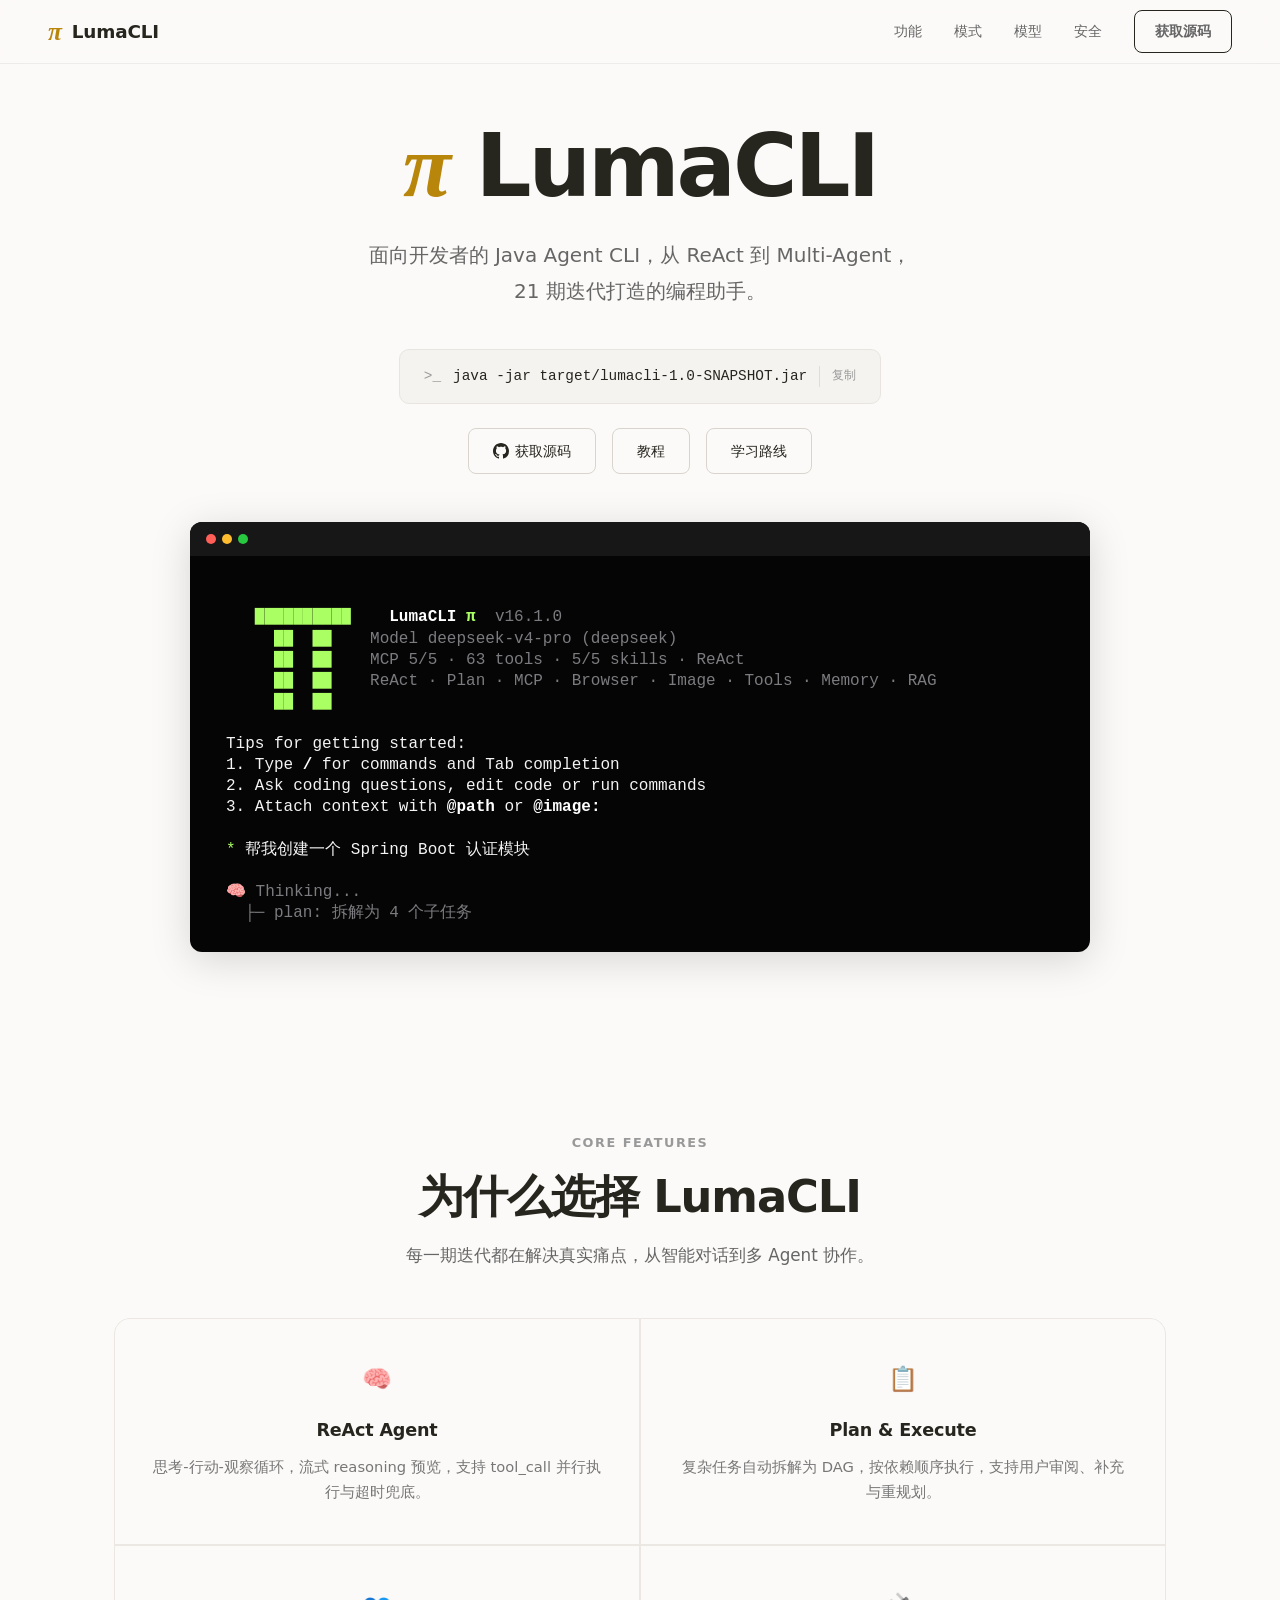
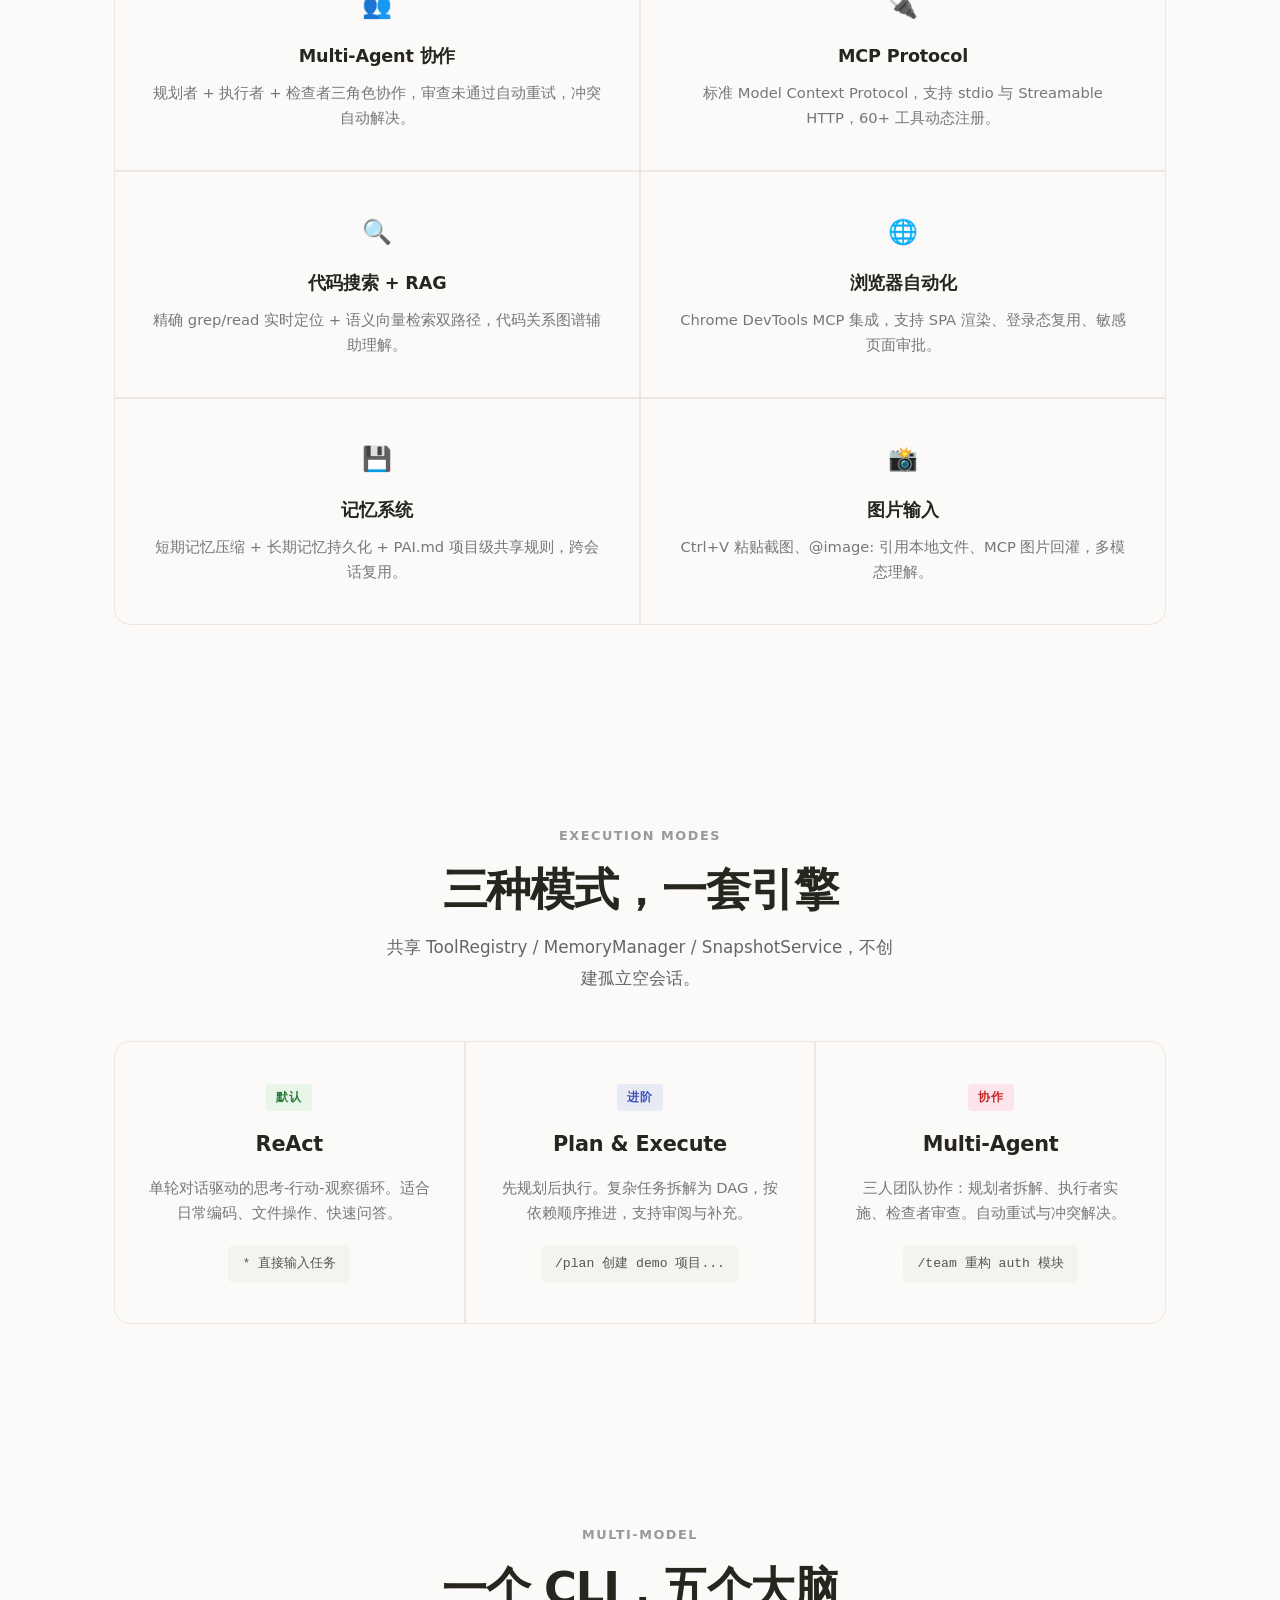
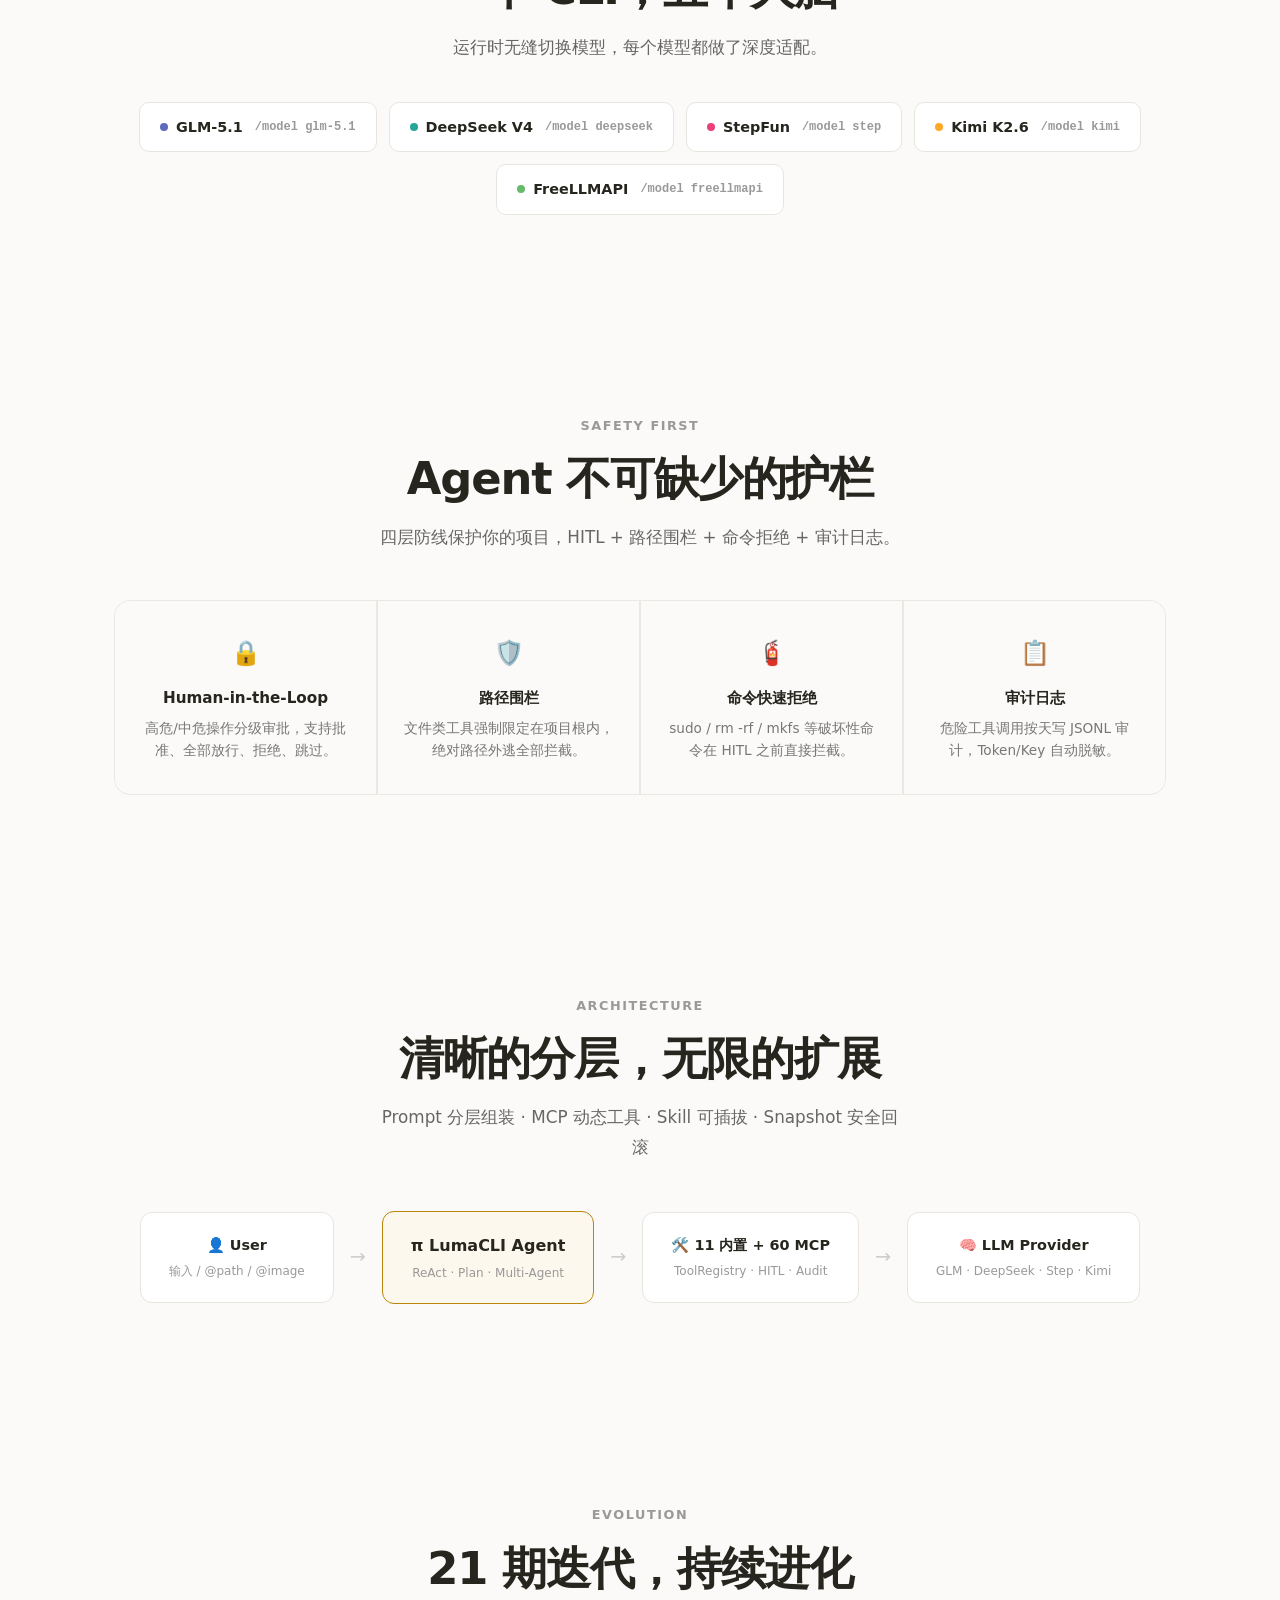
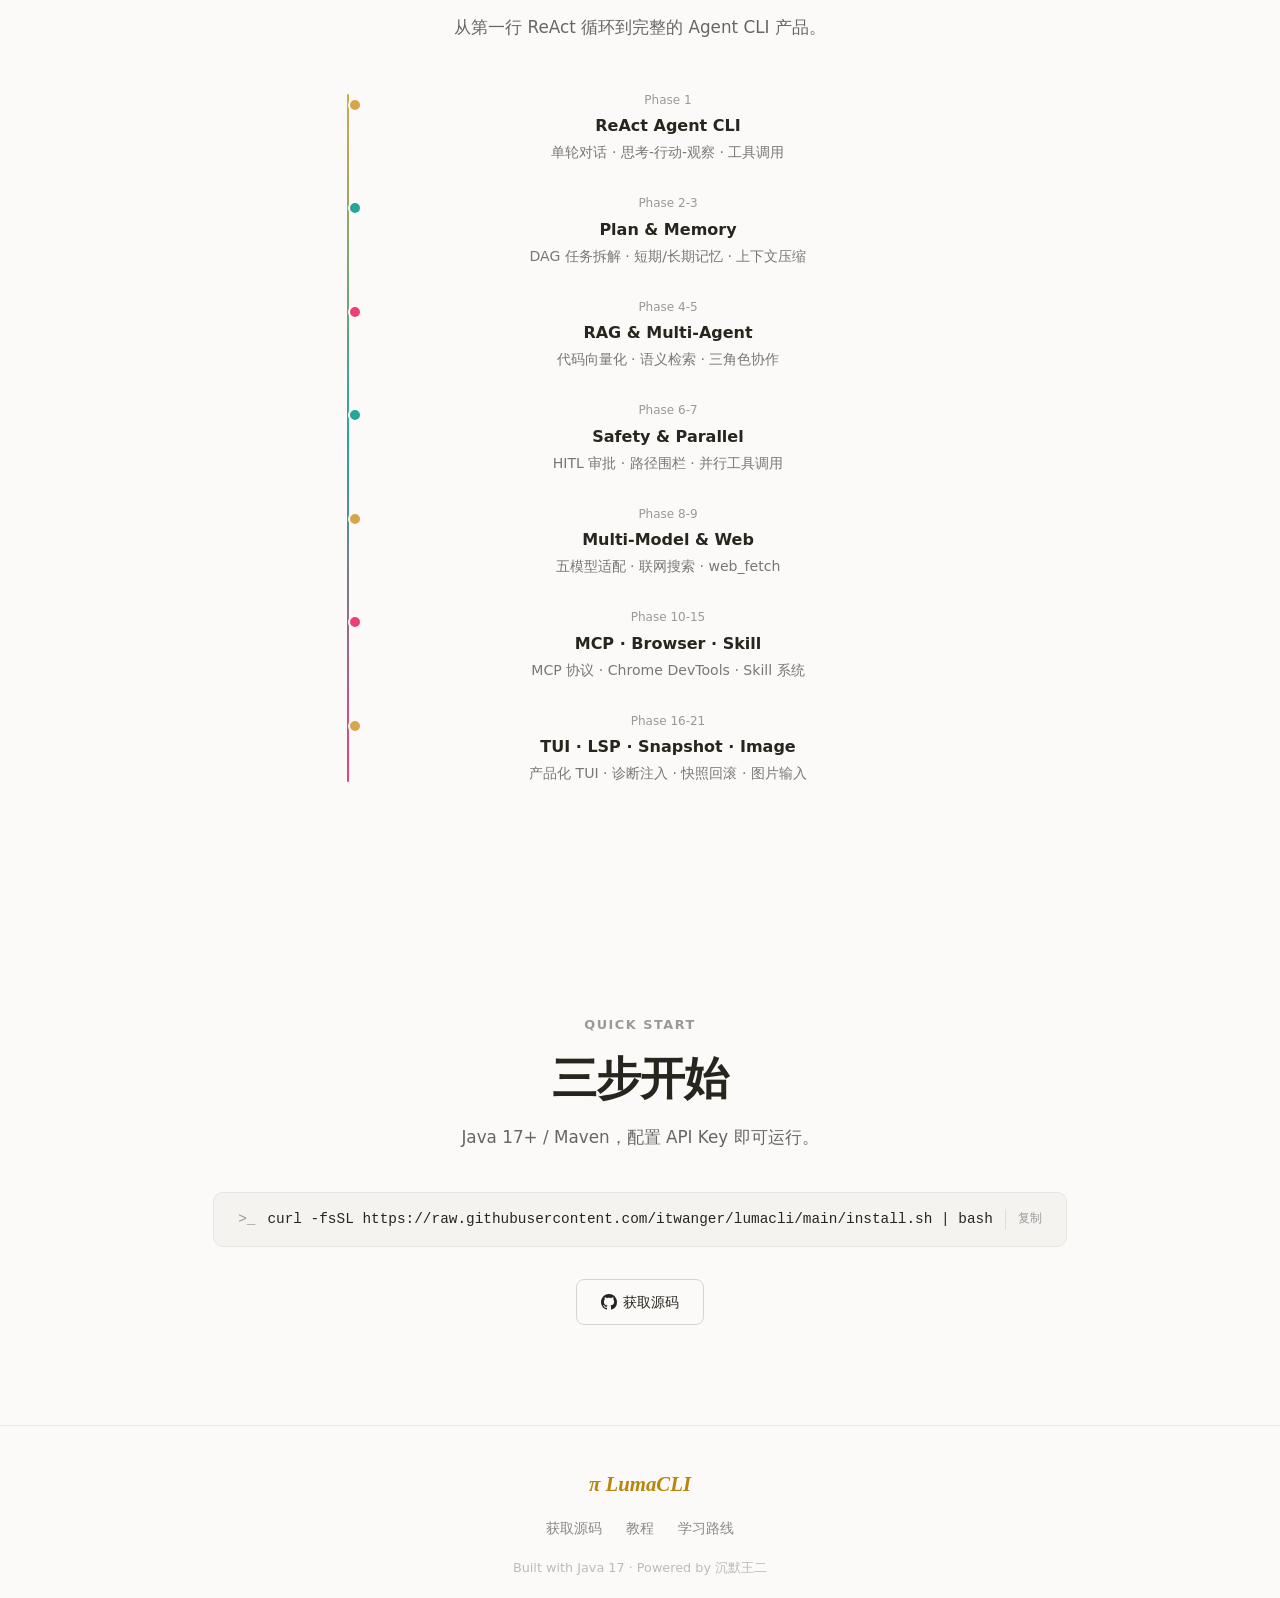
==== landing/index.html @ 81ee0392 "Initial commit" ====
<!DOCTYPE html>
<html lang="zh-CN">
<head>
<meta charset="UTF-8">
<meta name="viewport" content="width=device-width, initial-scale=1.0">
<title>LumaCLI — Java Agent CLI</title>
<link rel="icon" href="data:image/svg+xml,<svg xmlns='http://www.w3.org/2000/svg' viewBox='0 0 100 100'><text y='.9em' font-size='90'>π</text></svg>">
<style>
* { margin: 0; padding: 0; box-sizing: border-box; }

html { scroll-behavior: smooth; }

body {
  font-family: "PingFang SC", -apple-system, "system-ui", "Segoe UI", Roboto, "Helvetica Neue", Arial, "Microsoft YaHei", sans-serif;
  background: #fcfaf8;
  color: #26251e;
  line-height: 1.7;
  -webkit-font-smoothing: antialiased;
}

a { color: inherit; text-decoration: none; }

/* ═══════════════════════════════════════════
   NAV
   ═══════════════════════════════════════════ */
.nav {
  position: fixed;
  top: 0;
  left: 0;
  right: 0;
  z-index: 100;
  display: flex;
  align-items: center;
  justify-content: space-between;
  padding: 0 48px;
  height: 64px;
  background: rgba(252,250,248,0.85);
  backdrop-filter: blur(12px);
  -webkit-backdrop-filter: blur(12px);
  border-bottom: 1px solid rgba(0,0,0,0.06);
  transition: box-shadow 0.3s;
}

.nav.scrolled { box-shadow: 0 1px 12px rgba(0,0,0,0.06); }

.nav-brand {
  display: flex;
  align-items: center;
  gap: 10px;
  font-size: 1.15rem;
  font-weight: 700;
  letter-spacing: -0.01em;
}

.nav-pi {
  font-family: "Georgia", "Times New Roman", serif;
  font-size: 1.6rem;
  font-style: italic;
  color: #b8860b;
  line-height: 1;
}

.nav-links {
  display: flex;
  align-items: center;
  gap: 32px;
}

.nav-links a {
  font-size: 0.9rem;
  color: #666;
  transition: color 0.2s;
}

.nav-links a:hover { color: #26251e; }

.nav-cta {
  padding: 8px 20px;
  border-radius: 8px;
  font-size: 0.85rem;
  font-weight: 600;
  border: 1px solid #26251e;
  color: #26251e;
  transition: all 0.2s;
}

.nav-cta:hover {
  background: #26251e;
  color: #fcfaf8;
}

/* ═══════════════════════════════════════════
   HERO
   ═══════════════════════════════════════════ */
.hero {
  min-height: 100vh;
  display: flex;
  flex-direction: column;
  align-items: center;
  justify-content: center;
  padding: 120px 24px 80px;
  text-align: center;
  position: relative;
}

.hero-title {
  font-size: clamp(3rem, 7vw, 5.5rem);
  font-weight: 800;
  letter-spacing: -0.035em;
  line-height: 1.05;
  margin-bottom: 24px;
}

.hero-title .pi {
  font-family: "Georgia", "Times New Roman", serif;
  font-style: italic;
  color: #b8860b;
}

.hero-subtitle {
  font-size: clamp(1rem, 2vw, 1.25rem);
  color: #666;
  max-width: 560px;
  margin: 0 auto 40px;
  font-weight: 400;
  line-height: 1.8;
}

/* Install command */
.install-cmd {
  display: inline-flex;
  align-items: center;
  gap: 12px;
  padding: 14px 24px;
  background: #f5f3f0;
  border: 1px solid #e8e5e0;
  border-radius: 10px;
  font-family: "SF Mono", "Fira Code", "Fira Mono", Menlo, Consolas, monospace;
  font-size: 0.9rem;
  color: #26251e;
  cursor: pointer;
  transition: all 0.2s;
  user-select: all;
}

.install-cmd:hover {
  border-color: #ccc;
  background: #efece8;
}

.install-prefix {
  color: #999;
  user-select: none;
}

.install-copy {
  font-size: 0.78rem;
  color: #999;
  border-left: 1px solid #ddd;
  padding-left: 12px;
  user-select: none;
  transition: color 0.2s;
}

.install-copy.copied { color: #2d8a4e; }

/* Links */
.hero-links {
  display: flex;
  gap: 16px;
  margin-top: 24px;
  flex-wrap: wrap;
  justify-content: center;
}

.hero-link {
  padding: 10px 24px;
  border-radius: 8px;
  font-size: 0.9rem;
  font-weight: 500;
  border: 1px solid #d9d5ce;
  color: #26251e;
  transition: all 0.2s;
  display: inline-flex;
  align-items: center;
  gap: 6px;
}

.hero-link:hover {
  border-color: #26251e;
  background: #26251e;
  color: #fcfaf8;
}

.hero-link svg { width: 16px; height: 16px; }

/* ═══════════════════════════════════════════
   SECTION COMMON
   ═══════════════════════════════════════════ */
.section {
  padding: 100px 24px;
  max-width: 1100px;
  margin: 0 auto;
}

.section-center { text-align: center; }

.section-label {
  font-size: 0.8rem;
  font-weight: 600;
  text-transform: uppercase;
  letter-spacing: 0.12em;
  color: #999;
  margin-bottom: 16px;
}

.section-title {
  font-size: clamp(1.8rem, 4vw, 2.8rem);
  font-weight: 800;
  letter-spacing: -0.025em;
  line-height: 1.2;
  margin-bottom: 16px;
}

.section-desc {
  font-size: 1.05rem;
  color: #666;
  max-width: 520px;
  line-height: 1.8;
}

.section-center .section-desc { margin: 0 auto; }

/* ═══════════════════════════════════════════
   FEATURES
   ═══════════════════════════════════════════ */
.features {
  display: grid;
  grid-template-columns: repeat(2, 1fr);
  gap: 2px;
  background: #ebe8e3;
  border: 1px solid #ebe8e3;
  border-radius: 16px;
  overflow: hidden;
  margin-top: 48px;
}

.feature {
  padding: 40px 36px;
  background: #fcfaf8;
  transition: background 0.2s;
}

.feature:hover { background: #f8f6f2; }

.feature-icon {
  font-size: 1.5rem;
  margin-bottom: 16px;
}

.feature-name {
  font-size: 1.1rem;
  font-weight: 700;
  margin-bottom: 8px;
  letter-spacing: -0.01em;
}

.feature-desc {
  font-size: 0.92rem;
  color: #777;
  line-height: 1.7;
}

/* ═══════════════════════════════════════════
   MODES
   ═══════════════════════════════════════════ */
.modes {
  display: grid;
  grid-template-columns: repeat(3, 1fr);
  gap: 2px;
  background: #ebe8e3;
  border: 1px solid #ebe8e3;
  border-radius: 16px;
  overflow: hidden;
  margin-top: 48px;
}

.mode {
  padding: 40px 32px;
  background: #fcfaf8;
  transition: background 0.2s;
}

.mode:hover { background: #f8f6f2; }

.mode-badge {
  display: inline-block;
  font-size: 0.72rem;
  font-weight: 600;
  text-transform: uppercase;
  letter-spacing: 0.08em;
  padding: 4px 10px;
  border-radius: 4px;
  margin-bottom: 16px;
}

.mode-badge.default { background: #e8f5e9; color: #2d7a3a; }
.mode-badge.advanced { background: #e8eaf6; color: #3f51b5; }
.mode-badge.collab { background: #fce4ec; color: #c62828; }

.mode-name {
  font-size: 1.3rem;
  font-weight: 800;
  margin-bottom: 12px;
  letter-spacing: -0.01em;
}

.mode-desc {
  font-size: 0.92rem;
  color: #777;
  line-height: 1.7;
  margin-bottom: 20px;
}

.mode-cmd {
  font-family: "SF Mono", "Fira Code", Menlo, Consolas, monospace;
  font-size: 0.82rem;
  padding: 8px 14px;
  background: #f5f3f0;
  border-radius: 6px;
  color: #555;
  display: inline-block;
}

/* ═══════════════════════════════════════════
   MODELS
   ═══════════════════════════════════════════ */
.models {
  display: flex;
  gap: 12px;
  flex-wrap: wrap;
  justify-content: center;
  margin-top: 40px;
}

.model-chip {
  display: flex;
  align-items: center;
  gap: 8px;
  padding: 12px 20px;
  border-radius: 10px;
  border: 1px solid #e8e5e0;
  font-size: 0.9rem;
  font-weight: 600;
  transition: all 0.2s;
  background: #fff;
}

.model-chip:hover {
  border-color: #ccc;
  box-shadow: 0 2px 8px rgba(0,0,0,0.06);
}

.model-dot {
  width: 8px;
  height: 8px;
  border-radius: 50%;
}

.model-dot.glm { background: #5c6bc0; }
.model-dot.ds { background: #26a69a; }
.model-dot.step { background: #ec407a; }
.model-dot.kimi { background: #ffa726; }
.model-dot.free { background: #66bb6a; }

.model-cmd {
  font-family: "SF Mono", "Fira Code", Menlo, Consolas, monospace;
  font-size: 0.75rem;
  color: #999;
  margin-left: 4px;
}

/* ═══════════════════════════════════════════
   TERMINAL DEMO
   ═══════════════════════════════════════════ */
.terminal {
  max-width: 900px;
  width: 100%;
  margin: 48px auto 0;
  background: #050505;
  border-radius: 12px;
  overflow: hidden;
  box-shadow: 0 8px 40px rgba(0,0,0,0.15);
}

.terminal-bar {
  display: flex;
  align-items: center;
  gap: 6px;
  padding: 12px 16px;
  background: #171717;
}

.terminal-dot {
  width: 10px;
  height: 10px;
  border-radius: 50%;
}
.terminal-dot.r { background: #ff5f57; }
.terminal-dot.y { background: #febc2e; }
.terminal-dot.g { background: #28c840; }

.terminal-body {
  padding: 30px 36px 28px;
  font-family: "SF Mono", "Fira Code", Menlo, Consolas, monospace;
  font-size: clamp(0.76rem, 1.35vw, 1rem);
  line-height: 1.32;
  color: #f4f4f4;
  text-align: left;
  min-height: 360px;
  overflow-x: auto;
}

.terminal-body > div { white-space: pre; }

.t-logo { color: #aaff63; font-weight: 800; }
.t-pi { color: #aaff63; font-weight: 800; }
.t-strong { color: #fff; font-weight: 800; }
.t-dim { color: #7c7c80; }
.t-green { color: #aaff63; }
.t-blue { color: #64b5f6; }
.t-prompt { color: #aaff63; }
.t-cursor {
  display: inline-block;
  width: 7px;
  height: 1em;
  background: #81c784;
  animation: blink 1s step-end infinite;
  vertical-align: text-bottom;
}

@keyframes blink { 50% { opacity: 0; } }

/* ═══════════════════════════════════════════
   SAFETY
   ═══════════════════════════════════════════ */
.safety-grid {
  display: grid;
  grid-template-columns: repeat(4, 1fr);
  gap: 2px;
  background: #ebe8e3;
  border: 1px solid #ebe8e3;
  border-radius: 16px;
  overflow: hidden;
  margin-top: 48px;
}

.safety {
  padding: 32px 24px;
  background: #fcfaf8;
  transition: background 0.2s;
}

.safety:hover { background: #f8f6f2; }

.safety-icon { font-size: 1.5rem; margin-bottom: 12px; }

.safety-name {
  font-size: 0.95rem;
  font-weight: 700;
  margin-bottom: 6px;
}

.safety-desc {
  font-size: 0.85rem;
  color: #777;
  line-height: 1.6;
}

/* ═══════════════════════════════════════════
   ARCHITECTURE
   ═══════════════════════════════════════════ */
.arch {
  display: flex;
  align-items: center;
  justify-content: center;
  gap: 16px;
  margin-top: 48px;
  flex-wrap: wrap;
}

.arch-node {
  padding: 20px 28px;
  border-radius: 12px;
  text-align: center;
  font-weight: 600;
  font-size: 0.9rem;
  border: 1px solid #e8e5e0;
  background: #fff;
  min-width: 150px;
  transition: all 0.2s;
}

.arch-node:hover {
  box-shadow: 0 4px 16px rgba(0,0,0,0.06);
  transform: translateY(-2px);
}

.arch-node.primary {
  border-color: #b8860b;
  background: #fdf8ed;
  font-size: 1rem;
}

.arch-sub {
  font-size: 0.75rem;
  color: #999;
  font-weight: 400;
  margin-top: 4px;
}

.arch-arrow {
  font-size: 1.2rem;
  color: #ccc;
}

/* ═══════════════════════════════════════════
   TIMELINE
   ═══════════════════════════════════════════ */
.timeline {
  position: relative;
  padding-left: 32px;
  max-width: 600px;
  margin: 48px auto 0;
}

.timeline::before {
  content: '';
  position: absolute;
  left: 7px;
  top: 4px;
  bottom: 4px;
  width: 2px;
  background: linear-gradient(180deg, #d4a74a, #26a69a, #ec407a);
  border-radius: 1px;
}

.tl-item {
  position: relative;
  margin-bottom: 28px;
  padding-left: 24px;
}

.tl-item::before {
  content: '';
  position: absolute;
  left: -24px;
  top: 8px;
  width: 10px;
  height: 10px;
  border-radius: 50%;
  background: #d4a74a;
  border: 2px solid #fcfaf8;
}

.tl-item:nth-child(even)::before { background: #26a69a; }
.tl-item:nth-child(3n)::before { background: #ec407a; }

.tl-phase {
  font-size: 0.75rem;
  color: #999;
  font-weight: 500;
  margin-bottom: 2px;
}

.tl-title {
  font-weight: 700;
  font-size: 1rem;
  margin-bottom: 2px;
}

.tl-desc {
  font-size: 0.88rem;
  color: #777;
}

/* ═══════════════════════════════════════════
   FOOTER
   ═══════════════════════════════════════════ */
.footer {
  border-top: 1px solid #ebe8e3;
  padding: 40px 24px;
  text-align: center;
}

.footer-brand {
  font-family: "Georgia", "Times New Roman", serif;
  font-size: 1.3rem;
  font-style: italic;
  font-weight: 700;
  color: #b8860b;
  margin-bottom: 16px;
}

.footer-links {
  display: flex;
  gap: 24px;
  justify-content: center;
  margin-bottom: 16px;
}

.footer-links a {
  font-size: 0.88rem;
  color: #888;
  transition: color 0.2s;
}

.footer-links a:hover { color: #26251e; }

.footer-copy {
  font-size: 0.8rem;
  color: #bbb;
}

/* ═══════════════════════════════════════════
   SCROLL ANIMATIONS
   ═══════════════════════════════════════════ */
.reveal {
  opacity: 0;
  transform: translateY(20px);
  transition: opacity 0.6s ease, transform 0.6s ease;
}

.reveal.visible {
  opacity: 1;
  transform: translateY(0);
}

/* ═══════════════════════════════════════════
   RESPONSIVE
   ═══════════════════════════════════════════ */
@media (max-width: 900px) {
  .features { grid-template-columns: 1fr; }
  .modes { grid-template-columns: 1fr; }
  .safety-grid { grid-template-columns: repeat(2, 1fr); }
  .arch { flex-direction: column; }
  .arch-arrow { transform: rotate(90deg); }
  .nav { padding: 0 24px; }
  .nav-links { gap: 20px; }
  .section { padding: 64px 20px; }
}

@media (max-width: 600px) {
  .safety-grid { grid-template-columns: 1fr; }
  .hero-title { font-size: 2.5rem; }
  .install-cmd { font-size: 0.78rem; padding: 12px 16px; }
  .nav-links a:not(.nav-cta) { display: none; }
  .terminal-body { padding: 22px 18px; min-height: 330px; }
}
</style>
</head>
<body>

<!-- NAV -->
<nav class="nav" id="nav">
  <div class="nav-brand">
    <span class="nav-pi">π</span>
    LumaCLI
  </div>
  <div class="nav-links">
    <a href="#features">功能</a>
    <a href="#modes">模式</a>
    <a href="#models">模型</a>
    <a href="#safety">安全</a>
    <a href="https://paicoding.com/ai-agent-projects-guide" class="nav-cta">获取源码</a>
  </div>
</nav>

<!-- HERO -->
<section class="hero">
  <h1 class="hero-title">
    <span class="pi">π</span> LumaCLI
  </h1>
  <p class="hero-subtitle">
    面向开发者的 Java Agent CLI，从 ReAct 到 Multi-Agent，21 期迭代打造的编程助手。
  </p>

  <div class="install-cmd" id="installCmd" onclick="copyInstall()">
    <span class="install-prefix">>_</span>
    <span>java -jar target/lumacli-1.0-SNAPSHOT.jar</span>
    <span class="install-copy" id="copyText">复制</span>
  </div>

  <div class="hero-links">
    <a href="https://paicoding.com/ai-agent-projects-guide" class="hero-link">
      <svg viewBox="0 0 24 24" fill="currentColor"><path d="M12 0C5.37 0 0 5.37 0 12c0 5.31 3.435 9.795 8.205 11.385.6.105.825-.255.825-.57 0-.285-.015-1.23-.015-2.235-3.015.555-3.795-.735-4.035-1.41-.135-.345-.72-1.41-1.23-1.695-.42-.225-1.02-.78-.015-.795.945-.015 1.62.87 1.845 1.23 1.08 1.815 2.805 1.305 3.495.99.105-.78.42-1.305.765-1.605-2.67-.3-5.46-1.335-5.46-5.925 0-1.305.465-2.385 1.23-3.225-.12-.3-.54-1.53.12-3.18 0 0 1.005-.315 3.3 1.23.96-.27 1.98-.405 3-.405s2.04.135 3 .405c2.295-1.56 3.3-1.23 3.3-1.23.66 1.65.24 2.88.12 3.18.765.84 1.23 1.905 1.23 3.225 0 4.605-2.805 5.625-5.475 5.925.435.375.81 1.095.81 2.22 0 1.605-.015 2.895-.015 3.3 0 .315.225.69.825.57A12.02 12.02 0 0024 12c0-6.63-5.37-12-12-12z"/></svg>
      获取源码
    </a>
    <a href="https://paicoding.com/column/lumacli" class="hero-link">教程</a>
    <a href="https://paicoding.com/lumacli-learning-path" class="hero-link">学习路线</a>
  </div>

  <!-- Terminal -->
  <div class="terminal" id="terminalWrap">
    <div class="terminal-bar">
      <span class="terminal-dot r"></span>
      <span class="terminal-dot y"></span>
      <span class="terminal-dot g"></span>
    </div>
    <div class="terminal-body" id="terminal"></div>
  </div>
</section>

<!-- FEATURES -->
<section class="section section-center" id="features">
  <div class="section-label reveal">Core Features</div>
  <h2 class="section-title reveal">为什么选择 LumaCLI</h2>
  <p class="section-desc reveal">每一期迭代都在解决真实痛点，从智能对话到多 Agent 协作。</p>

  <div class="features">
    <div class="feature reveal">
      <div class="feature-icon">🧠</div>
      <div class="feature-name">ReAct Agent</div>
      <div class="feature-desc">思考-行动-观察循环，流式 reasoning 预览，支持 tool_call 并行执行与超时兜底。</div>
    </div>
    <div class="feature reveal">
      <div class="feature-icon">📋</div>
      <div class="feature-name">Plan & Execute</div>
      <div class="feature-desc">复杂任务自动拆解为 DAG，按依赖顺序执行，支持用户审阅、补充与重规划。</div>
    </div>
    <div class="feature reveal">
      <div class="feature-icon">👥</div>
      <div class="feature-name">Multi-Agent 协作</div>
      <div class="feature-desc">规划者 + 执行者 + 检查者三角色协作，审查未通过自动重试，冲突自动解决。</div>
    </div>
    <div class="feature reveal">
      <div class="feature-icon">🔌</div>
      <div class="feature-name">MCP Protocol</div>
      <div class="feature-desc">标准 Model Context Protocol，支持 stdio 与 Streamable HTTP，60+ 工具动态注册。</div>
    </div>
    <div class="feature reveal">
      <div class="feature-icon">🔍</div>
      <div class="feature-name">代码搜索 + RAG</div>
      <div class="feature-desc">精确 grep/read 实时定位 + 语义向量检索双路径，代码关系图谱辅助理解。</div>
    </div>
    <div class="feature reveal">
      <div class="feature-icon">🌐</div>
      <div class="feature-name">浏览器自动化</div>
      <div class="feature-desc">Chrome DevTools MCP 集成，支持 SPA 渲染、登录态复用、敏感页面审批。</div>
    </div>
    <div class="feature reveal">
      <div class="feature-icon">💾</div>
      <div class="feature-name">记忆系统</div>
      <div class="feature-desc">短期记忆压缩 + 长期记忆持久化 + PAI.md 项目级共享规则，跨会话复用。</div>
    </div>
    <div class="feature reveal">
      <div class="feature-icon">📸</div>
      <div class="feature-name">图片输入</div>
      <div class="feature-desc">Ctrl+V 粘贴截图、@image: 引用本地文件、MCP 图片回灌，多模态理解。</div>
    </div>
  </div>
</section>

<!-- MODES -->
<section class="section section-center" id="modes">
  <div class="section-label reveal">Execution Modes</div>
  <h2 class="section-title reveal">三种模式，一套引擎</h2>
  <p class="section-desc reveal">共享 ToolRegistry / MemoryManager / SnapshotService，不创建孤立空会话。</p>

  <div class="modes">
    <div class="mode reveal">
      <span class="mode-badge default">默认</span>
      <div class="mode-name">ReAct</div>
      <div class="mode-desc">单轮对话驱动的思考-行动-观察循环。适合日常编码、文件操作、快速问答。</div>
      <div class="mode-cmd">* 直接输入任务</div>
    </div>
    <div class="mode reveal">
      <span class="mode-badge advanced">进阶</span>
      <div class="mode-name">Plan & Execute</div>
      <div class="mode-desc">先规划后执行。复杂任务拆解为 DAG，按依赖顺序推进，支持审阅与补充。</div>
      <div class="mode-cmd">/plan 创建 demo 项目...</div>
    </div>
    <div class="mode reveal">
      <span class="mode-badge collab">协作</span>
      <div class="mode-name">Multi-Agent</div>
      <div class="mode-desc">三人团队协作：规划者拆解、执行者实施、检查者审查。自动重试与冲突解决。</div>
      <div class="mode-cmd">/team 重构 auth 模块</div>
    </div>
  </div>
</section>

<!-- MODELS -->
<section class="section section-center" id="models">
  <div class="section-label reveal">Multi-Model</div>
  <h2 class="section-title reveal">一个 CLI，五个大脑</h2>
  <p class="section-desc reveal">运行时无缝切换模型，每个模型都做了深度适配。</p>

  <div class="models reveal">
    <div class="model-chip">
      <span class="model-dot glm"></span>
      GLM-5.1
      <span class="model-cmd">/model glm-5.1</span>
    </div>
    <div class="model-chip">
      <span class="model-dot ds"></span>
      DeepSeek V4
      <span class="model-cmd">/model deepseek</span>
    </div>
    <div class="model-chip">
      <span class="model-dot step"></span>
      StepFun
      <span class="model-cmd">/model step</span>
    </div>
    <div class="model-chip">
      <span class="model-dot kimi"></span>
      Kimi K2.6
      <span class="model-cmd">/model kimi</span>
    </div>
    <div class="model-chip">
      <span class="model-dot free"></span>
      FreeLLMAPI
      <span class="model-cmd">/model freellmapi</span>
    </div>
  </div>
</section>

<!-- SAFETY -->
<section class="section section-center" id="safety">
  <div class="section-label reveal">Safety First</div>
  <h2 class="section-title reveal">Agent 不可缺少的护栏</h2>
  <p class="section-desc reveal">四层防线保护你的项目，HITL + 路径围栏 + 命令拒绝 + 审计日志。</p>

  <div class="safety-grid">
    <div class="safety reveal">
      <div class="safety-icon">🔒</div>
      <div class="safety-name">Human-in-the-Loop</div>
      <div class="safety-desc">高危/中危操作分级审批，支持批准、全部放行、拒绝、跳过。</div>
    </div>
    <div class="safety reveal">
      <div class="safety-icon">🛡️</div>
      <div class="safety-name">路径围栏</div>
      <div class="safety-desc">文件类工具强制限定在项目根内，绝对路径外逃全部拦截。</div>
    </div>
    <div class="safety reveal">
      <div class="safety-icon">🧯</div>
      <div class="safety-name">命令快速拒绝</div>
      <div class="safety-desc">sudo / rm -rf / mkfs 等破坏性命令在 HITL 之前直接拦截。</div>
    </div>
    <div class="safety reveal">
      <div class="safety-icon">📋</div>
      <div class="safety-name">审计日志</div>
      <div class="safety-desc">危险工具调用按天写 JSONL 审计，Token/Key 自动脱敏。</div>
    </div>
  </div>
</section>

<!-- ARCHITECTURE -->
<section class="section section-center" id="arch">
  <div class="section-label reveal">Architecture</div>
  <h2 class="section-title reveal">清晰的分层，无限的扩展</h2>
  <p class="section-desc reveal">Prompt 分层组装 · MCP 动态工具 · Skill 可插拔 · Snapshot 安全回滚</p>

  <div class="arch reveal">
    <div class="arch-node">
      👤 User
      <div class="arch-sub">输入 / @path / @image</div>
    </div>
    <div class="arch-arrow">→</div>
    <div class="arch-node primary">
      π LumaCLI Agent
      <div class="arch-sub">ReAct · Plan · Multi-Agent</div>
    </div>
    <div class="arch-arrow">→</div>
    <div class="arch-node">
      🛠️ 11 内置 + 60 MCP
      <div class="arch-sub">ToolRegistry · HITL · Audit</div>
    </div>
    <div class="arch-arrow">→</div>
    <div class="arch-node">
      🧠 LLM Provider
      <div class="arch-sub">GLM · DeepSeek · Step · Kimi</div>
    </div>
  </div>
</section>

<!-- TIMELINE -->
<section class="section section-center" id="timeline">
  <div class="section-label reveal">Evolution</div>
  <h2 class="section-title reveal">21 期迭代，持续进化</h2>
  <p class="section-desc reveal">从第一行 ReAct 循环到完整的 Agent CLI 产品。</p>

  <div class="timeline reveal">
    <div class="tl-item">
      <div class="tl-phase">Phase 1</div>
      <div class="tl-title">ReAct Agent CLI</div>
      <div class="tl-desc">单轮对话 · 思考-行动-观察 · 工具调用</div>
    </div>
    <div class="tl-item">
      <div class="tl-phase">Phase 2-3</div>
      <div class="tl-title">Plan & Memory</div>
      <div class="tl-desc">DAG 任务拆解 · 短期/长期记忆 · 上下文压缩</div>
    </div>
    <div class="tl-item">
      <div class="tl-phase">Phase 4-5</div>
      <div class="tl-title">RAG & Multi-Agent</div>
      <div class="tl-desc">代码向量化 · 语义检索 · 三角色协作</div>
    </div>
    <div class="tl-item">
      <div class="tl-phase">Phase 6-7</div>
      <div class="tl-title">Safety & Parallel</div>
      <div class="tl-desc">HITL 审批 · 路径围栏 · 并行工具调用</div>
    </div>
    <div class="tl-item">
      <div class="tl-phase">Phase 8-9</div>
      <div class="tl-title">Multi-Model & Web</div>
      <div class="tl-desc">五模型适配 · 联网搜索 · web_fetch</div>
    </div>
    <div class="tl-item">
      <div class="tl-phase">Phase 10-15</div>
      <div class="tl-title">MCP · Browser · Skill</div>
      <div class="tl-desc">MCP 协议 · Chrome DevTools · Skill 系统</div>
    </div>
    <div class="tl-item">
      <div class="tl-phase">Phase 16-21</div>
      <div class="tl-title">TUI · LSP · Snapshot · Image</div>
      <div class="tl-desc">产品化 TUI · 诊断注入 · 快照回滚 · 图片输入</div>
    </div>
  </div>
</section>

<!-- QUICK START -->
<section class="section section-center" id="start">
  <div class="section-label reveal">Quick Start</div>
  <h2 class="section-title reveal">三步开始</h2>
  <p class="section-desc reveal">Java 17+ / Maven，配置 API Key 即可运行。</p>

  <div class="install-cmd reveal" style="margin-top: 40px;" onclick="copyInstall()">
    <span class="install-prefix">>_</span>
    <span>curl -fsSL https://raw.githubusercontent.com/itwanger/lumacli/main/install.sh | bash</span>
    <span class="install-copy">复制</span>
  </div>

  <div class="hero-links reveal" style="margin-top: 32px;">
    <a href="https://paicoding.com/ai-agent-projects-guide" class="hero-link">
      <svg viewBox="0 0 24 24" fill="currentColor" width="16" height="16"><path d="M12 0C5.37 0 0 5.37 0 12c0 5.31 3.435 9.795 8.205 11.385.6.105.825-.255.825-.57 0-.285-.015-1.23-.015-2.235-3.015.555-3.795-.735-4.035-1.41-.135-.345-.72-1.41-1.23-1.695-.42-.225-1.02-.78-.015-.795.945-.015 1.62.87 1.845 1.23 1.08 1.815 2.805 1.305 3.495.99.105-.78.42-1.305.765-1.605-2.67-.3-5.46-1.335-5.46-5.925 0-1.305.465-2.385 1.23-3.225-.12-.3-.54-1.53.12-3.18 0 0 1.005-.315 3.3 1.23.96-.27 1.98-.405 3-.405s2.04.135 3 .405c2.295-1.56 3.3-1.23 3.3-1.23.66 1.65.24 2.88.12 3.18.765.84 1.23 1.905 1.23 3.225 0 4.605-2.805 5.625-5.475 5.925.435.375.81 1.095.81 2.22 0 1.605-.015 2.895-.015 3.3 0 .315.225.69.825.57A12.02 12.02 0 0024 12c0-6.63-5.37-12-12-12z"/></svg>
      获取源码
    </a>
  </div>
</section>

<!-- FOOTER -->
<footer class="footer">
  <div class="footer-brand">π LumaCLI</div>
  <div class="footer-links">
    <a href="https://paicoding.com/ai-agent-projects-guide">获取源码</a>
    <a href="https://paicoding.com/column/lumacli">教程</a>
    <a href="https://paicoding.com/lumacli-learning-path">学习路线</a>
  </div>
  <div class="footer-copy">Built with Java 17 · Powered by 沉默王二</div>
</footer>

<script>
// Nav scroll effect
const nav = document.getElementById('nav');
window.addEventListener('scroll', () => {
  nav.classList.toggle('scrolled', window.scrollY > 20);
});

// Copy install command
function copyInstall() {
  const cmd = 'java -jar target/lumacli-1.0-SNAPSHOT.jar';
  navigator.clipboard.writeText(cmd).then(() => {
    const el = document.getElementById('copyText');
    if (el) { el.textContent = '已复制'; el.classList.add('copied'); }
  });
}

// Scroll reveal
const observer = new IntersectionObserver((entries) => {
  entries.forEach(e => { if (e.isIntersecting) e.target.classList.add('visible'); });
}, { threshold: 0.1, rootMargin: '0px 0px -40px 0px' });
document.querySelectorAll('.reveal').forEach(el => observer.observe(el));

// Terminal animation
const desktopLines = [
  { t: '', d: 0 },
  { t: '   <span class="t-logo">██████████</span>    <span class="t-strong">LumaCLI</span> <span class="t-pi">π</span>  <span class="t-dim">v16.1.0</span>', d: 0 },
  { t: '   <span class="t-logo">  ██  ██</span>    <span class="t-dim">Model deepseek-v4-pro (deepseek)</span>', d: 80 },
  { t: '   <span class="t-logo">  ██  ██</span>    <span class="t-dim">MCP 5/5 · 63 tools · 5/5 skills · ReAct</span>', d: 160 },
  { t: '   <span class="t-logo">  ██  ██</span>    <span class="t-dim">ReAct · Plan · MCP · Browser · Image · Tools · Memory · RAG</span>', d: 240 },
  { t: '   <span class="t-logo">  ██  ██</span>', d: 320 },
  { t: '', d: 450 },
  { t: 'Tips for getting started:', d: 500 },
  { t: '1. Type <span class="t-strong">/</span> for commands and Tab completion', d: 560 },
  { t: '2. Ask coding questions, edit code or run commands', d: 620 },
  { t: '3. Attach context with <span class="t-strong">@path</span> or <span class="t-strong">@image:</span>', d: 680 },
  { t: '', d: 600 },
  { t: '<span class="t-prompt">*</span> 帮我创建一个 Spring Boot 认证模块', d: 800 },
  { t: '', d: 1000 },
  { t: '<span class="t-dim">🧠 Thinking...</span>', d: 1200 },
  { t: '<span class="t-dim">  ├─ plan: 拆解为 4 个子任务</span>', d: 1600 },
  { t: '<span class="t-dim">  ├─ create_project: spring-boot-auth</span>', d: 2000 },
  { t: '<span class="t-dim">  ├─ write_file: SecurityConfig.java</span>', d: 2400 },
  { t: '<span class="t-dim">  └─ execute_command: mvn compile</span>', d: 2800 },
  { t: '', d: 3000 },
  { t: '<span class="t-green">✓</span> <span class="t-dim">Spring Boot 3.2 + JWT 认证模块创建完成</span>', d: 3200 },
];

const mobileLines = [
  { t: '', d: 0 },
  { t: ' <span class="t-logo">██████████</span>  <span class="t-strong">LumaCLI</span> <span class="t-pi">π</span> <span class="t-dim">v16.1.0</span>', d: 0 },
  { t: ' <span class="t-logo">  ██  ██</span>  <span class="t-dim">deepseek-v4-pro</span>', d: 80 },
  { t: ' <span class="t-logo">  ██  ██</span>  <span class="t-dim">MCP 5/5 · 63 tools</span>', d: 160 },
  { t: ' <span class="t-logo">  ██  ██</span>  <span class="t-dim">5/5 skills · ReAct</span>', d: 240 },
  { t: ' <span class="t-logo">  ██  ██</span>  <span class="t-dim">Plan · MCP · Browser · RAG</span>', d: 320 },
  { t: '', d: 450 },
  { t: 'Tips for getting started:', d: 500 },
  { t: '1. Type <span class="t-strong">/</span> for commands', d: 560 },
  { t: '2. Ask questions or run commands', d: 620 },
  { t: '3. Attach <span class="t-strong">@path</span> or <span class="t-strong">@image:</span>', d: 680 },
  { t: '', d: 600 },
  { t: '<span class="t-prompt">*</span> 创建 Spring Boot 认证模块', d: 800 },
  { t: '', d: 1000 },
  { t: '<span class="t-dim">🧠 Thinking...</span>', d: 1200 },
  { t: '<span class="t-dim">  ├─ plan: 4 个子任务</span>', d: 1600 },
  { t: '<span class="t-dim">  ├─ create_project</span>', d: 2000 },
  { t: '<span class="t-dim">  ├─ write_file</span>', d: 2400 },
  { t: '<span class="t-dim">  └─ mvn compile</span>', d: 2800 },
  { t: '', d: 3000 },
  { t: '<span class="t-green">✓</span> <span class="t-dim">JWT 认证模块创建完成</span>', d: 3200 },
];

const lines = window.matchMedia('(max-width: 600px)').matches ? mobileLines : desktopLines;
const term = document.getElementById('terminal');
let idx = 0;

function addLine() {
  if (idx >= lines.length) {
    const c = document.createElement('div');
    c.innerHTML = '<span class="t-prompt">*</span> <span class="t-cursor"></span>';
    c.style.marginTop = '8px';
    term.appendChild(c);
    return;
  }
  const l = lines[idx];
  const d = document.createElement('div');
  d.innerHTML = l.t || '&nbsp;';
  d.style.opacity = '0';
  d.style.transition = 'opacity 0.25s';
  term.appendChild(d);
  requestAnimationFrame(() => d.style.opacity = '1');
  idx++;
  setTimeout(addLine, l.d > 0 ? Math.min(l.d, 150) : 60);
}

const termObs = new IntersectionObserver(e => {
  if (e[0].isIntersecting) { setTimeout(addLine, 400); termObs.disconnect(); }
}, { threshold: 0.2 });
termObs.observe(document.getElementById('terminalWrap'));
</script>
</body>
</html>
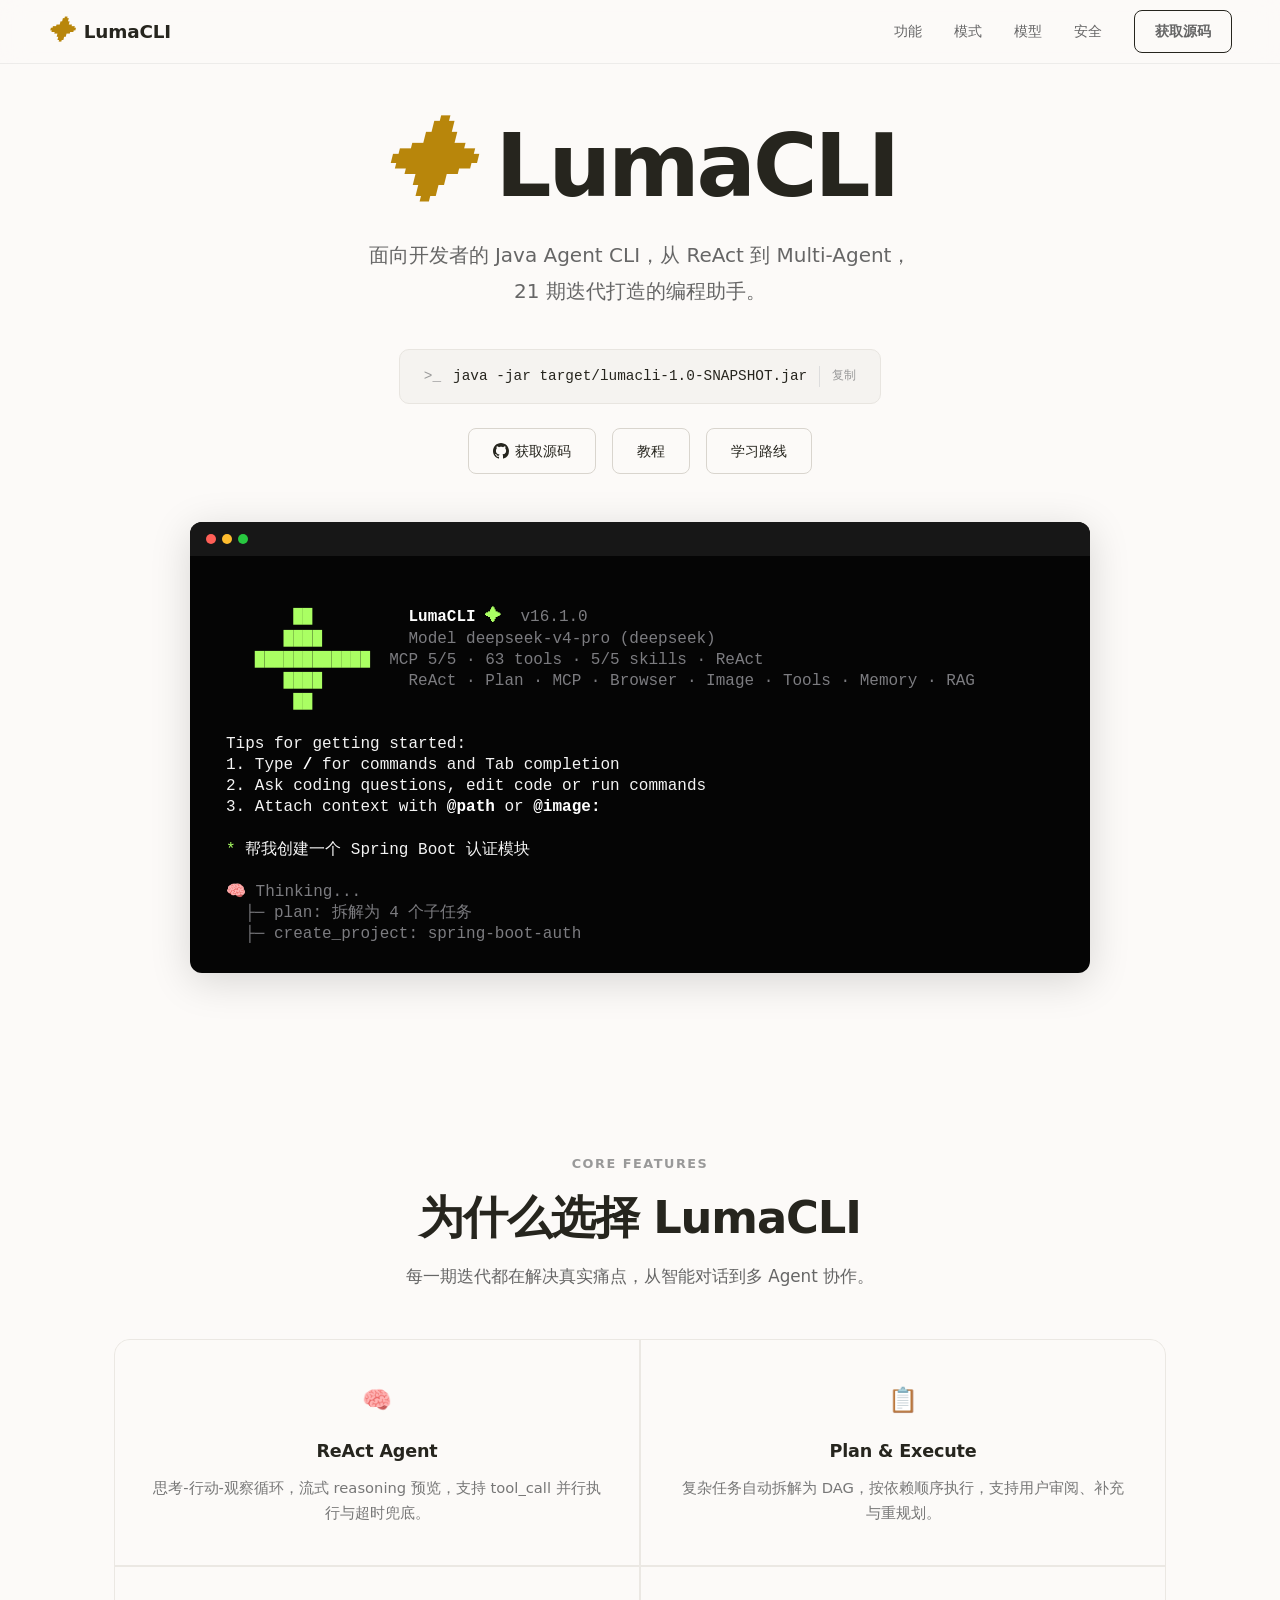
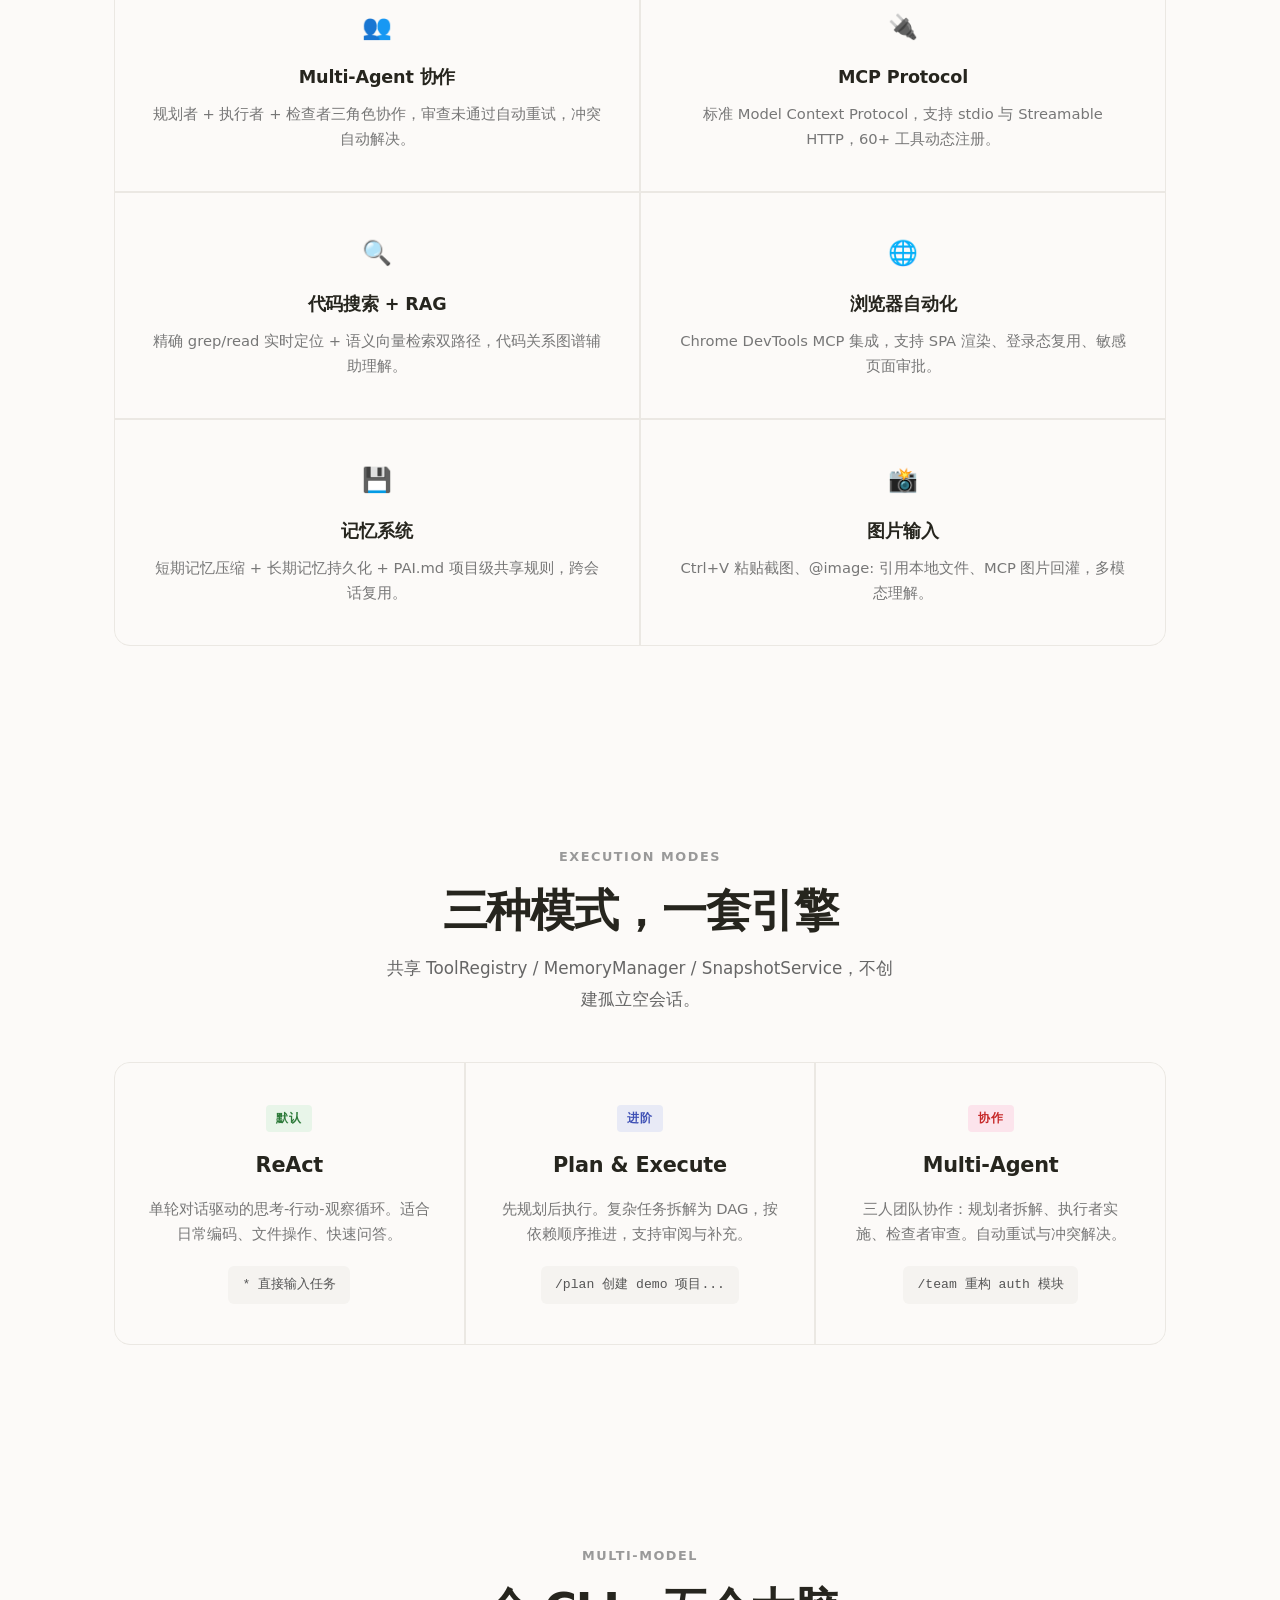
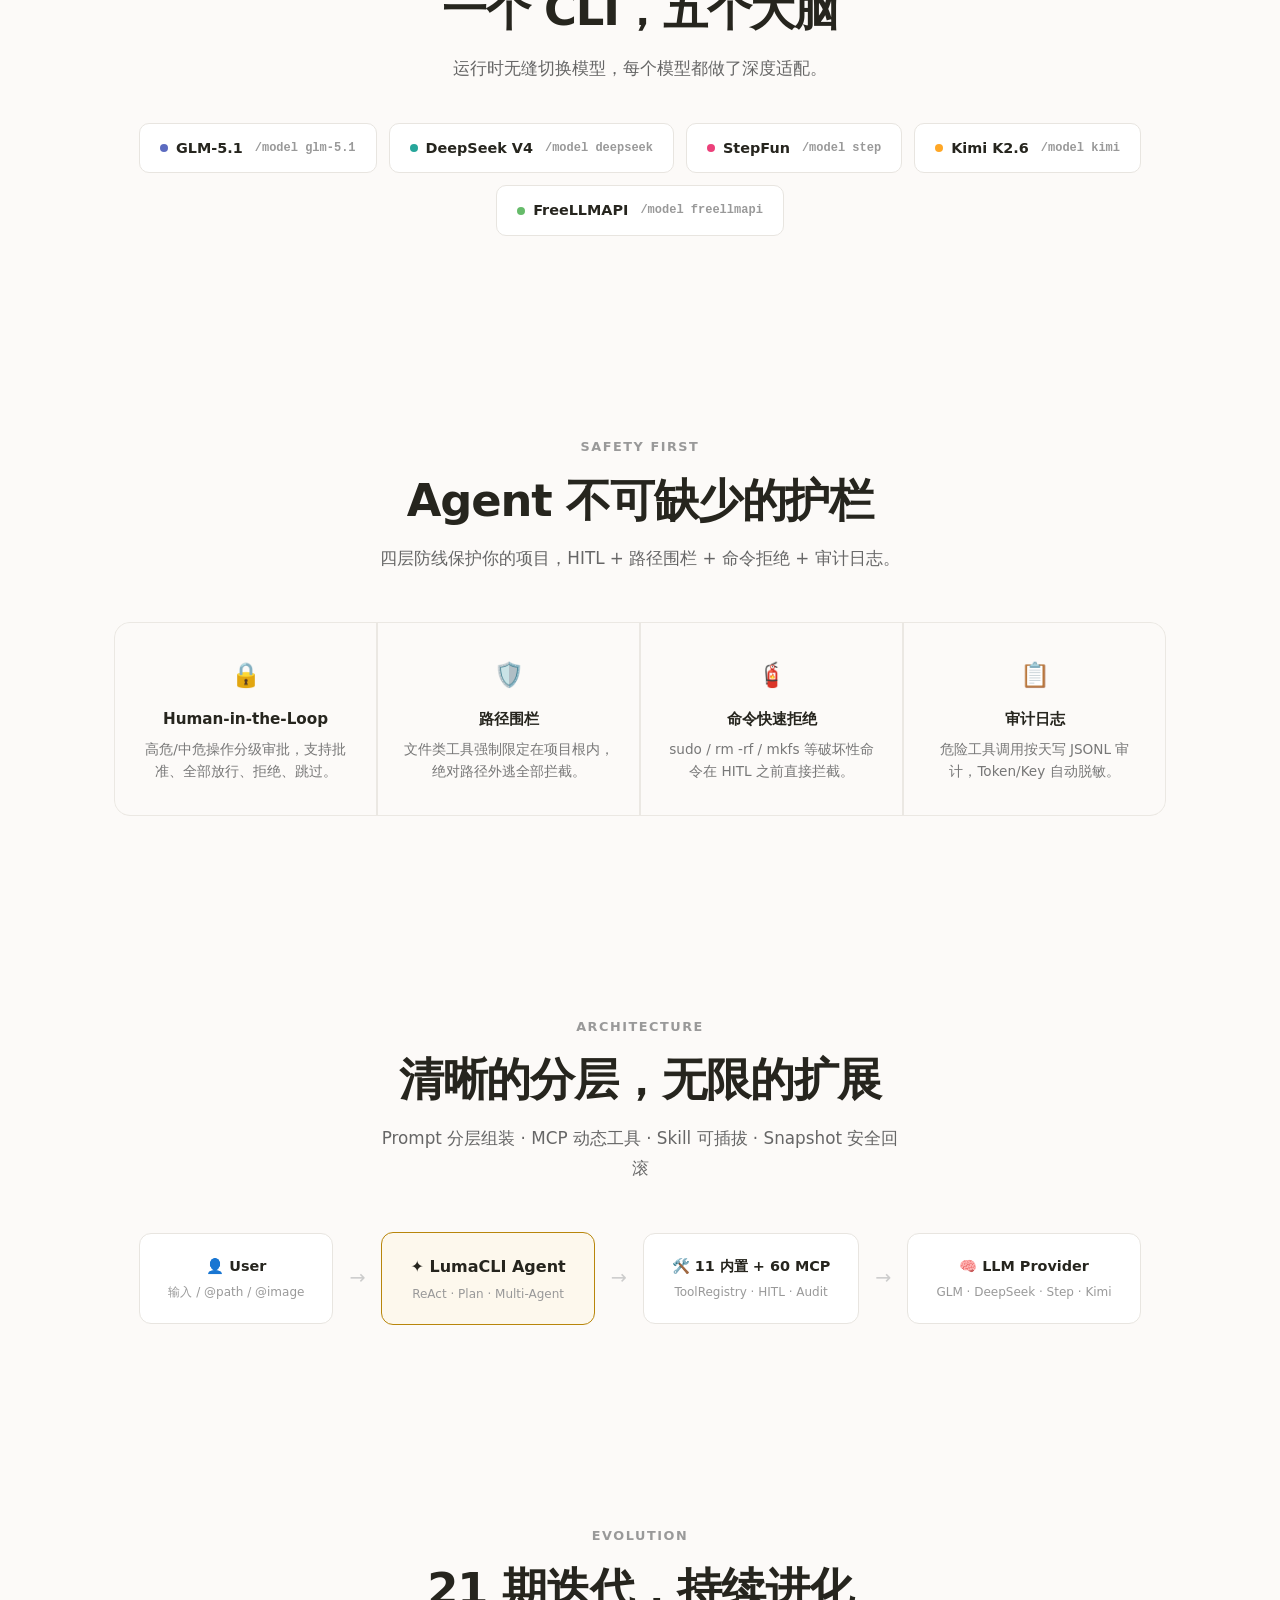
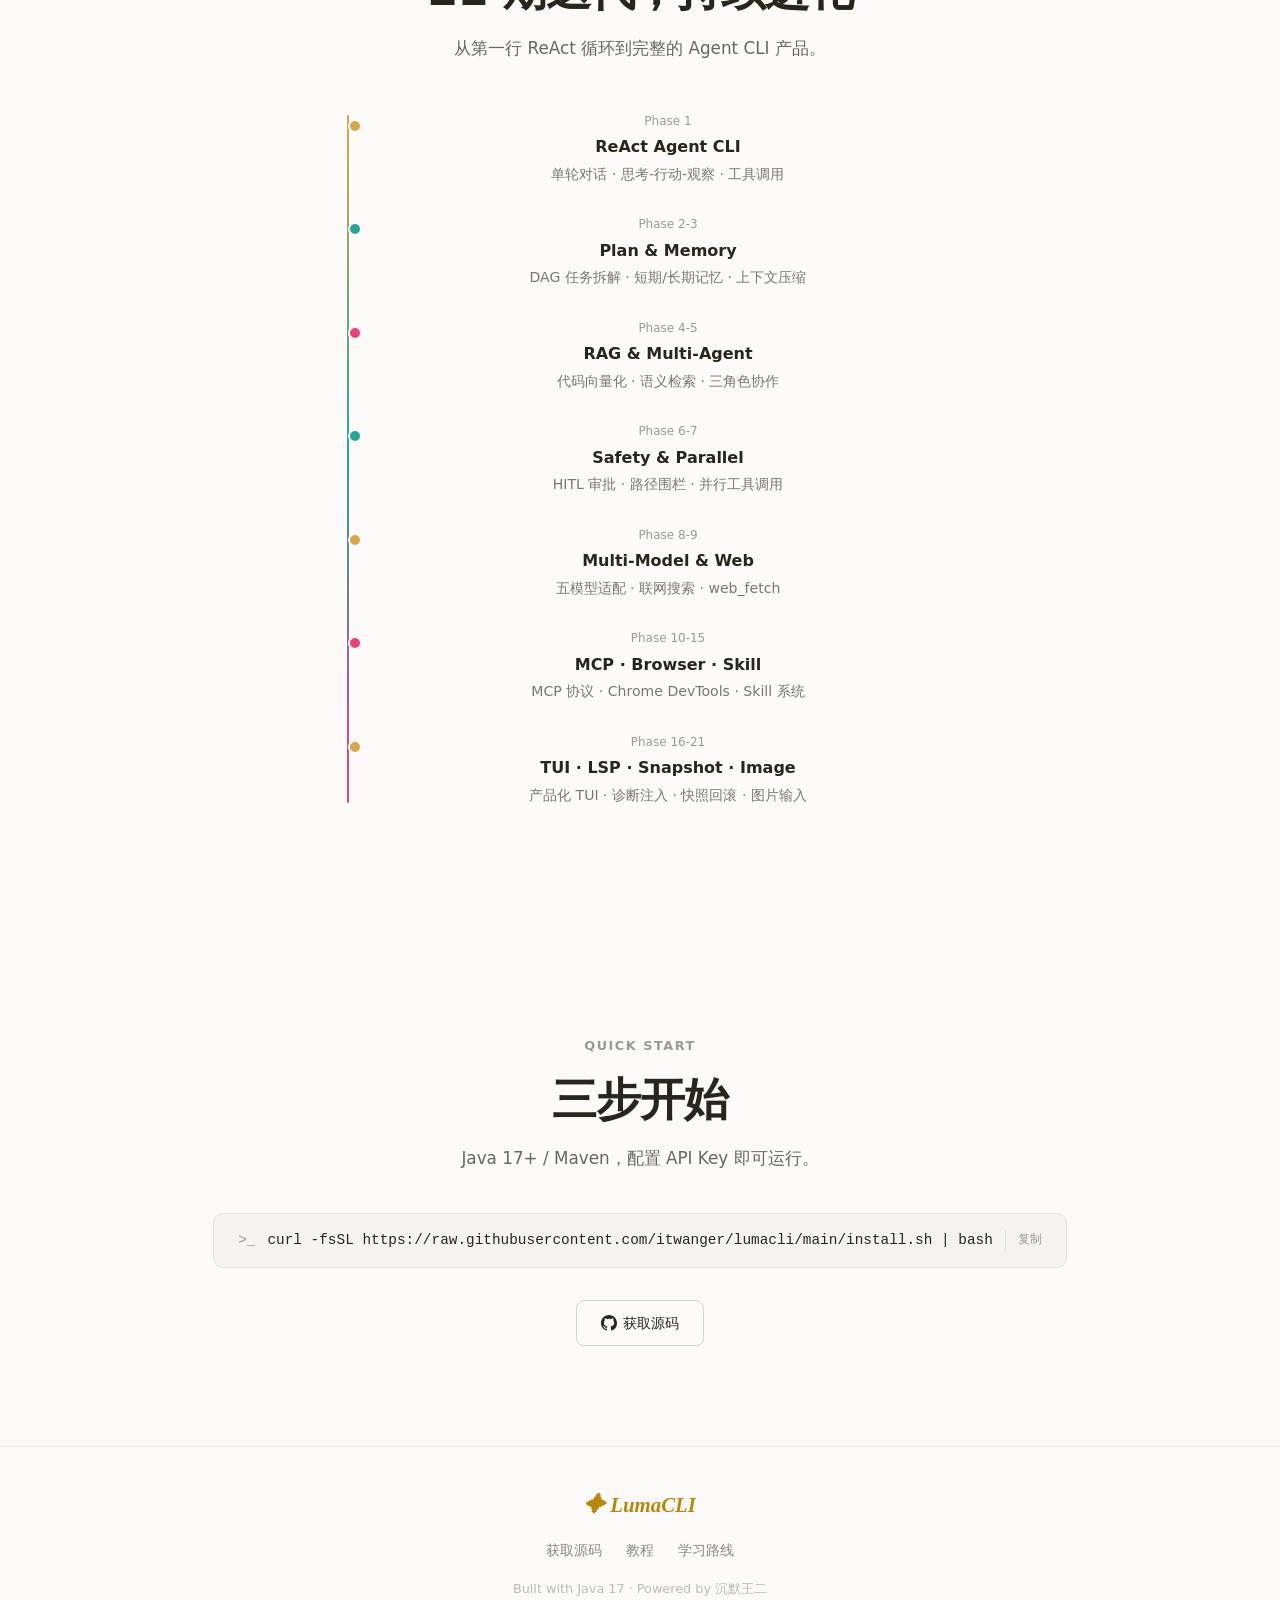
==== commit 8c49dc5a: "新增 jline-native 依赖，修复 Windows 控制台原生库缺失问题" ====
--- a/landing/index.html
+++ b/landing/index.html
@@ -4,7 +4,7 @@
 <meta charset="UTF-8">
 <meta name="viewport" content="width=device-width, initial-scale=1.0">
 <title>LumaCLI — Java Agent CLI</title>
-<link rel="icon" href="data:image/svg+xml,<svg xmlns='http://www.w3.org/2000/svg' viewBox='0 0 100 100'><text y='.9em' font-size='90'>π</text></svg>">
+<link rel="icon" href="data:image/svg+xml,<svg xmlns='http://www.w3.org/2000/svg' viewBox='0 0 100 100'><text y='.9em' font-size='90'>✦</text></svg>">
 <style>
 * { margin: 0; padding: 0; box-sizing: border-box; }
 
@@ -664,7 +664,7 @@
 <!-- NAV -->
 <nav class="nav" id="nav">
   <div class="nav-brand">
-    <span class="nav-pi">π</span>
+    <span class="nav-pi">✦</span>
     LumaCLI
   </div>
   <div class="nav-links">
@@ -679,7 +679,7 @@
 <!-- HERO -->
 <section class="hero">
   <h1 class="hero-title">
-    <span class="pi">π</span> LumaCLI
+    <span class="pi">✦</span> LumaCLI
   </h1>
   <p class="hero-subtitle">
     面向开发者的 Java Agent CLI，从 ReAct 到 Multi-Agent，21 期迭代打造的编程助手。
@@ -867,7 +867,7 @@
     </div>
     <div class="arch-arrow">→</div>
     <div class="arch-node primary">
-      π LumaCLI Agent
+      ✦ LumaCLI Agent
       <div class="arch-sub">ReAct · Plan · Multi-Agent</div>
     </div>
     <div class="arch-arrow">→</div>
@@ -950,7 +950,7 @@
 
 <!-- FOOTER -->
 <footer class="footer">
-  <div class="footer-brand">π LumaCLI</div>
+  <div class="footer-brand">✦ LumaCLI</div>
   <div class="footer-links">
     <a href="https://paicoding.com/ai-agent-projects-guide">获取源码</a>
     <a href="https://paicoding.com/column/lumacli">教程</a>
@@ -984,11 +984,11 @@
 // Terminal animation
 const desktopLines = [
   { t: '', d: 0 },
-  { t: '   <span class="t-logo">██████████</span>    <span class="t-strong">LumaCLI</span> <span class="t-pi">π</span>  <span class="t-dim">v16.1.0</span>', d: 0 },
-  { t: '   <span class="t-logo">  ██  ██</span>    <span class="t-dim">Model deepseek-v4-pro (deepseek)</span>', d: 80 },
-  { t: '   <span class="t-logo">  ██  ██</span>    <span class="t-dim">MCP 5/5 · 63 tools · 5/5 skills · ReAct</span>', d: 160 },
-  { t: '   <span class="t-logo">  ██  ██</span>    <span class="t-dim">ReAct · Plan · MCP · Browser · Image · Tools · Memory · RAG</span>', d: 240 },
-  { t: '   <span class="t-logo">  ██  ██</span>', d: 320 },
+  { t: '       <span class="t-logo">██</span>          <span class="t-strong">LumaCLI</span> <span class="t-pi">✦</span>  <span class="t-dim">v16.1.0</span>', d: 0 },
+  { t: '      <span class="t-logo">████</span>         <span class="t-dim">Model deepseek-v4-pro (deepseek)</span>', d: 80 },
+  { t: '   <span class="t-logo">████████████</span>  <span class="t-dim">MCP 5/5 · 63 tools · 5/5 skills · ReAct</span>', d: 160 },
+  { t: '      <span class="t-logo">████</span>         <span class="t-dim">ReAct · Plan · MCP · Browser · Image · Tools · Memory · RAG</span>', d: 240 },
+  { t: '       <span class="t-logo">██</span>', d: 320 },
   { t: '', d: 450 },
   { t: 'Tips for getting started:', d: 500 },
   { t: '1. Type <span class="t-strong">/</span> for commands and Tab completion', d: 560 },
@@ -1008,11 +1008,11 @@
 
 const mobileLines = [
   { t: '', d: 0 },
-  { t: ' <span class="t-logo">██████████</span>  <span class="t-strong">LumaCLI</span> <span class="t-pi">π</span> <span class="t-dim">v16.1.0</span>', d: 0 },
-  { t: ' <span class="t-logo">  ██  ██</span>  <span class="t-dim">deepseek-v4-pro</span>', d: 80 },
-  { t: ' <span class="t-logo">  ██  ██</span>  <span class="t-dim">MCP 5/5 · 63 tools</span>', d: 160 },
-  { t: ' <span class="t-logo">  ██  ██</span>  <span class="t-dim">5/5 skills · ReAct</span>', d: 240 },
-  { t: ' <span class="t-logo">  ██  ██</span>  <span class="t-dim">Plan · MCP · Browser · RAG</span>', d: 320 },
+  { t: '     <span class="t-logo">██</span>        <span class="t-strong">LumaCLI</span> <span class="t-pi">✦</span> <span class="t-dim">v16.1.0</span>', d: 0 },
+  { t: '    <span class="t-logo">████</span>       <span class="t-dim">deepseek-v4-pro</span>', d: 80 },
+  { t: ' <span class="t-logo">████████████</span> <span class="t-dim">MCP 5/5 · 63 tools</span>', d: 160 },
+  { t: '    <span class="t-logo">████</span>       <span class="t-dim">5/5 skills · ReAct</span>', d: 240 },
+  { t: '     <span class="t-logo">██</span>        <span class="t-dim">Plan · MCP · Browser · RAG</span>', d: 320 },
   { t: '', d: 450 },
   { t: 'Tips for getting started:', d: 500 },
   { t: '1. Type <span class="t-strong">/</span> for commands', d: 560 },
